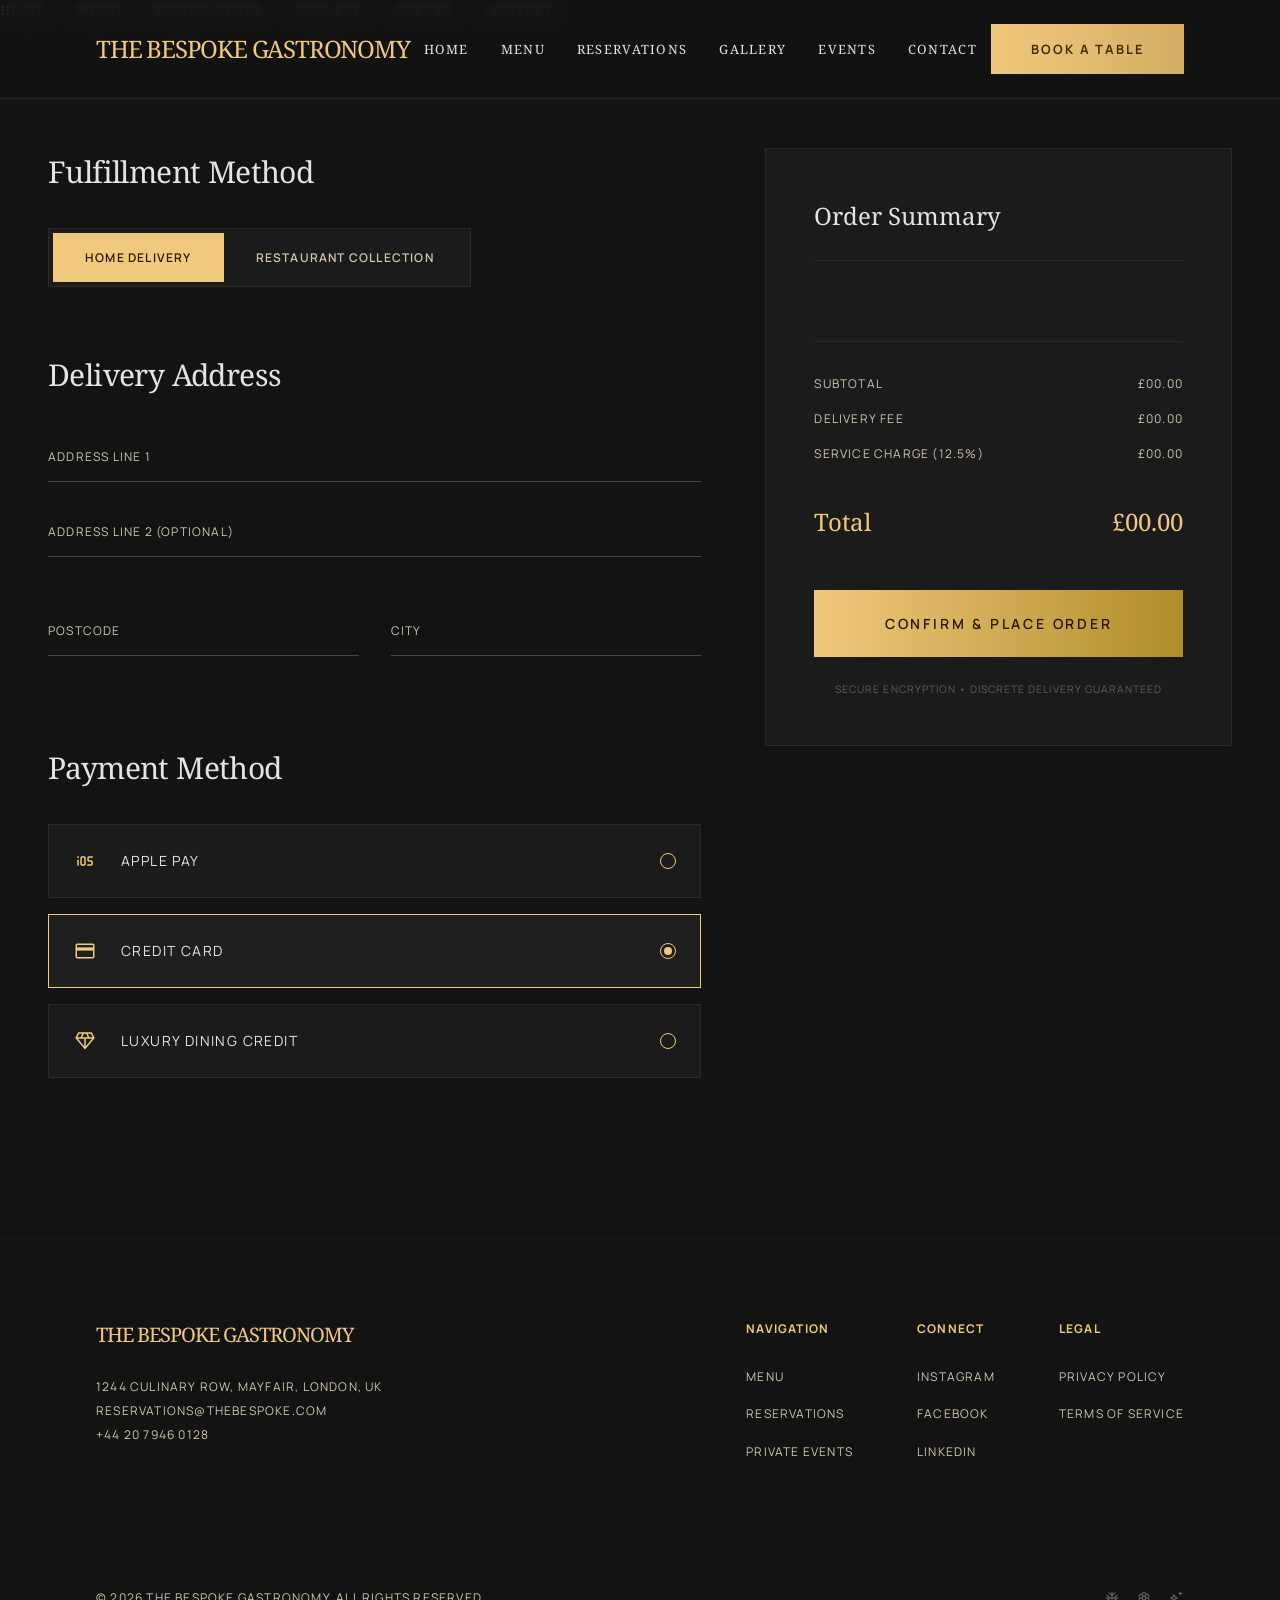
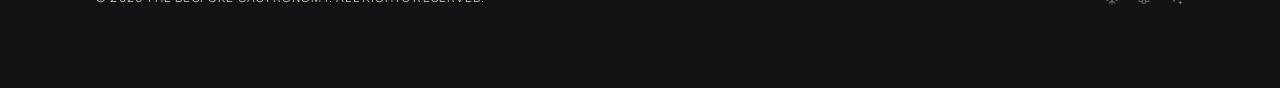
==== checkout.html @ 1e5a596f "Fix header tag formatting in checkout.html" ====
<!DOCTYPE html>

<html lang="en">

<head>
    <meta charset="utf-8" />
    <meta content="width=device-width, initial-scale=1.0" name="viewport" />
    <title>Checkout | The Bespoke Gastronomy</title>
    <link
        href="https://fonts.googleapis.com/css2?family=Noto+Serif:wght@400;700&amp;family=Manrope:wght@300;400;500;600&amp;display=swap"
        rel="stylesheet" />
    <link
        href="https://fonts.googleapis.com/css2?family=Material+Symbols+Outlined:wght,FILL@100..700,0..1&amp;display=swap"
        rel="stylesheet" />

<link rel="stylesheet" href="css/checkout.css">
<link rel="stylesheet" href="css/style.css">

</head>



<body>
    <header class="site-header">
        <div class="logo">The Bespoke Gastronomy</div>
        <nav class="nav-links">
            <a  href="index.html">Home</a>
            <a href="menu.html">Menu</a>
            <a href="reservation.html">Reservations</a>
            <a href="gallery.html">Gallery</a>
            <a  href="events.html">Events</a>
            <a href="contact.html">Contact</a>
        </nav>
        <button class="btn-gold">Book a Table</button>
    </header>


 
      
        <nav class="nav-links">
            <a  href="index.html">Home</a>
            <a href="menu.html">Menu</a>
            <a href="reservation.html">Reservations</a>
            <a href="gallery.html">Gallery</a>
            <a  href="events.html">Events</a>
            <a href="contact.html">Contact</a>
        </nav>
        
    </header>


    
    <main>
        <div class="left-col">
            <section>
                <h2 class="section-title">Fulfillment Method</h2>
                <div class="toggle-group" id="fulfillment-toggle">
                    <button class="toggle-btn active" data-method="delivery">Home Delivery</button>
                    <button class="toggle-btn" data-method="collection">Restaurant Collection</button>
                </div>
                <input id="fulfillment-method" name="fulfillment_method" type="hidden" value="delivery" />
            </section>
            <section class="collapsible-content" id="delivery-section">
                <h2 class="section-title">Delivery Address</h2>
                <div class="input-group">
                    <input id="addr1" placeholder=" " type="text" />
                    <label for="addr1">Address Line 1</label>
                    <span class="error-msg" id="addr1-error"></span> 
                </div>
                <div class="input-group">
                    <input id="addr2" placeholder=" " type="text" />
                    <label for="addr2">Address Line 2 (Optional)</label>
                </div>
                <div class="form-grid">
                    <div class="input-group">
                        <input id="postcode" placeholder=" " type="text" />
                        <label for="postcode">Postcode</label>
                         <span class="error-msg" id="postcode-error"></span> 
                    </div>
                    <div class="input-group">
                        <input id="city" placeholder=" " type="text" />
                        <label for="city">City</label>
                         <span class="error-msg" id="city-error"></span> 
                    </div>
                </div>
            </section>
            <section class="collapsible-content hidden" id="collection-section">
                <h2 class="section-title">Collection Point</h2>
                <div class="collection-info">
                    <h4>Mayfair Flagship</h4>
                    <p>12 Bruton Place, London, W1J 6LT</p>
                    <p style="margin-top: 1rem;">Collection available 12:00 PM — 10:00 PM. Please present your digital
                        receipt upon arrival.</p>
                </div>
            </section>
            <section>
                <h2 class="section-title">Payment Method</h2>
                <div class="payment-list" id="payment-selector">
                    <div class="payment-option" data-value="apple_pay">
                        <div class="payment-info">
                            <span class="material-symbols-outlined">ios</span>
                            <span class="method-name">Apple Pay</span>
                        </div>
                        <div class="radio-custom"></div>
                    </div>
                    <div class="payment-option selected" data-value="credit_card">
                        <div class="payment-info">
                            <span class="material-symbols-outlined">credit_card</span>
                            <span class="method-name">Credit Card</span>
                        </div>
                        <div class="radio-custom"></div>
                    </div>
                    <div class="payment-option" data-value="luxury_credit">
                        <div class="payment-info">
                            <span class="material-symbols-outlined">diamond</span>
                            <span class="method-name">Luxury Dining Credit</span>
                        </div>
                        <div class="radio-custom"></div>
                    </div>
                </div>
                <input id="selected-payment" name="payment_method" type="hidden" value="credit_card" />
            </section>
        </div>
        <aside>
            <div class="order-summary">
                <h3 class="summary-title">Order Summary</h3>
                <div class="cart-items">
                    <!-- <div class="cart-item">
                        <div class="item-details">
                            <p>Wagyu Beef Tartare</p>
                            <span>Qty: 1</span>
                        </div>
                        <span class="item-price">£42.00</span>
                    </div> -->
                    <!-- <div class="cart-item">
                        <div class="item-details">
                            <p>Lobster Bisque</p>
                            <span>Qty: 2</span>
                        </div>
                        <span class="item-price">£56.00</span>
                    </div> -->
                    <div class="cart-item">
                        <div class="item-details">
                            <p>2018 Vintage Bordeaux</p>
                            <span>Qty: 1</span>
                        </div>
                        <span class="item-price">£185.00</span>
                    </div>
                </div>
                <div class="summary-totals">
                    <div class="total-row">
                        <span>Subtotal</span>
                        <span class="subTotal-text-span">£00.00</span>
                    </div>
                    <div class="total-row" id="delivery-fee-row">
                        <span>Delivery Fee</span>
                        <span class="delivery-text-span" >£00.00</span>
                    </div>
                    <div class="total-row">
                        <span>Service Charge (12.5%)</span>
                        <span class="service-text-span">£00.00</span>
                    </div>
                    <div class="total-row grand-total">
                        <span>Total</span>
                        <span id="grand-total-amount">£00.00</span>
                    </div>
                </div>
                <button class="checkout-btn">Confirm &amp; Place Order</button>
                <p class="security-note">Secure Encryption • Discrete Delivery Guaranteed</p>
            </div>
        </aside>
    </main>
   <footer class="site-footer">
        <div class="footer-info">
            <div class="footer-logo">The Bespoke Gastronomy</div>
            <address>
                1244 Culinary Row, Mayfair, London, UK<br />
                reservations@thebespoke.com<br />
                +44 20 7946 0128
            </address>
        </div>
        <div class="footer-nav-group">
            <div class="nav-col">
                <h4>Navigation</h4>
                <ul>
                    <li><a href="#">Menu</a></li>
                    <li><a href="#">Reservations</a></li>
                    <li><a href="#">Private Events</a></li>
                </ul>
            </div>
            <div class="nav-col">
                <h4>Connect</h4>
                <ul>
                    <li><a href="#">Instagram</a></li>
                    <li><a href="#">Facebook</a></li>
                    <li><a href="#">LinkedIn</a></li>
                </ul>
            </div>
            <div class="nav-col">
                <h4>Legal</h4>
                <ul>
                    <li><a href="#">Privacy Policy</a></li>
                    <li><a href="#">Terms of Service</a></li>
                </ul>
            </div>
        </div>
        <div class="footer-copyright">
            <div>© 2026 The Bespoke Gastronomy. All rights reserved.</div>
            <div class="footer-icons">
                <span class="material-symbols-outlined">ac_unit</span>
                <span class="material-symbols-outlined">filter_vintage</span>
                <span class="material-symbols-outlined">auto_awesome</span>
            </div>
        </div>
    </footer>
    <script src="JS/checkout.js"></script>
    <script>document.addEventListener('DOMContentLoaded', () => {
            // Fulfillment Toggle Logic
            const toggleButtons = document.querySelectorAll('#fulfillment-toggle .toggle-btn');
            const deliverySection = document.getElementById('delivery-section');
            const collectionSection = document.getElementById('collection-section');
            const fulfillmentInput = document.getElementById('fulfillment-method');
            const deliveryFeeRow = document.getElementById('delivery-fee-row');
            const grandTotalSpan = document.getElementById('grand-total-amount');

            toggleButtons.forEach(btn => {
                btn.addEventListener('click', () => {
                    const method = btn.getAttribute('data-method');

                    // Update buttons
                    toggleButtons.forEach(b => b.classList.remove('active'));
                    btn.classList.add('active');

                    // Update hidden input
                    fulfillmentInput.value = method;
renderOrderSummary()
                    // Toggle visibility
                    if (method === 'delivery') {
                        deliverySection.classList.remove('hidden');
                        collectionSection.classList.add('hidden');
                        deliveryFeeRow.style.display = 'flex';
                        // grandTotalSpan.textContent = '£333.38';
                    } else {
                        deliverySection.classList.add('hidden');
                        collectionSection.classList.remove('hidden');
                        deliveryFeeRow.style.display = 'none';
                        // grandTotalSpan.textContent = '£318.38'; 
                     renderOrderSummary()   
                    }
                });
            });

            // Payment Selection Logic
            const paymentOptions = document.querySelectorAll('.payment-option');
            const paymentInput = document.getElementById('selected-payment');

            paymentOptions.forEach(option => {
                option.addEventListener('click', () => {
                    // Update visual state
                    paymentOptions.forEach(opt => opt.classList.remove('selected'));
                    option.classList.add('selected');

                    // Update hidden input
                    const value = option.getAttribute('data-value');
                    paymentInput.value = value;
                });
            });

            // Checkout Logic - Updated to ensure orderTime is set



        });</script>
</body>

</html>
---- css/checkout.css ----
:root {
       --primary: #f1c97d;
       --on-primary: #261900;
       --background: #131313;
       --surface: #1c1b1b;
       --surface-container: #201f1f;
       --outline: #4d4635;
       --text-main: #e5e2e1;
       --text-muted: #d0c5af;
       --font-headline: 'Noto Serif', serif;
       --font-body: 'Manrope', sans-serif;
   }

   * {
       box-sizing: border-box;
       margin: 0;
       padding: 0;
   }

   body {
       background-color: var(--background);
       color: var(--text-main);
       font-family: var(--font-body);
       line-height: 1.6;
       -webkit-font-smoothing: antialiased;
   }

   /* Navigation */
   .navbar {
       position: fixed;
       top: 0;
       width: 100%;
       z-index: 100;
       background: rgba(10, 10, 10, 0.8);
       backdrop-filter: blur(20px);
       display: flex;
       justify-content: space-between;
       align-items: center;
       padding: 1.5rem 3rem;
       border-bottom: 1px solid rgba(212, 175, 55, 0.1);
   }

   .logo {
       font-family: var(--font-headline);
       font-size: 1.5rem;
       text-transform: uppercase;
       letter-spacing: 0.2em;
       color: var(--primary);
       text-decoration: none;
   }

   .nav-links {
       display: flex;
       gap: 3rem;
   }

   .nav-links a {
       color: #888;
       text-decoration: none;
       font-size: 0.875rem;
       transition: color 0.3s ease;
   }

   .nav-links a:hover {
       color: var(--text-main);
   }

   .nav-actions {
       display: flex;
       gap: 2rem;
   }

   .nav-icon-btn {
       background: none;
       border: none;
       color: var(--primary);
       cursor: pointer;
       padding: 0.5rem;
       transition: background 0.3s ease;
   }

   /* Main Layout */
   main {
       padding: 8rem 3rem 6rem;
       max-width: 1440px;
       margin: 0 auto;
       display: grid;
       grid-template-columns: 1.4fr 1fr;
       gap: 4rem;
   }

   @media (max-width: 1024px) {
       main {
           grid-template-columns: 1fr;
       }
   }

   section {
       margin-bottom: 4rem;
   }

   .section-title {
       font-family: var(--font-headline);
       font-size: 1.875rem;
       margin-bottom: 2rem;
       letter-spacing: -0.02em;
   }

   /* Toggle Button */
   .toggle-group {
       display: flex;
       background: var(--surface);
       padding: 4px;
       width: fit-content;
       border: 1px solid rgba(212, 175, 55, 0.1);
   }

   .toggle-btn {
       padding: 1rem 2rem;
       border: none;
       background: transparent;
       color: var(--text-muted);
       font-size: 0.75rem;
       font-weight: 600;
       text-transform: uppercase;
       letter-spacing: 0.1em;
       cursor: pointer;
       transition: all 0.3s ease;
   }

   .toggle-btn.active {
       background: var(--primary);
       color: var(--on-primary);
   }

   /* Content Transitions */
   .collapsible-content {
       overflow: hidden;
       max-height: 2000px;
       opacity: 1;
       transition: max-height 0.6s cubic-bezier(0, 1, 0, 1), opacity 0.4s ease;
   }

   .collapsible-content.hidden {
       max-height: 0;
       opacity: 0;
       margin-bottom: 0;
       pointer-events: none;
   }

   /* Form Controls */
   .form-grid {
       display: grid;
       grid-template-columns: 1fr 1fr;
       gap: 2rem;
   }

   .input-group {
       position: relative;
       margin-top: 1.5rem;
       margin-bottom: 1.5rem;
   }

   .input-group input {
       width: 100%;
       background: transparent;
       border: none;
       border-bottom: 1px solid var(--outline);
       padding: 1rem 0;
       color: var(--text-main);
       font-size: 1rem;
       transition: border-color 0.3s ease;
   }

   .input-group input:focus {
       outline: none;
       border-bottom-color: var(--primary);
   }

   .input-group label {
       position: absolute;
       top: 1rem;
       left: 0;
       color: var(--text-muted);
       text-transform: uppercase;
       font-size: 0.75rem;
       letter-spacing: 0.1em;
       pointer-events: none;
       transition: all 0.3s ease;
   }

   .input-group input:focus+label,
   .input-group input:not(:placeholder-shown)+label {
       top: -1rem;
       font-size: 0.65rem;
       color: var(--primary);
   }

   /* Collection Info */
   .collection-info {
       background: var(--surface);
       padding: 2rem;
       border-left: 3px solid var(--primary);
   }

   .collection-info h4 {
       font-family: var(--font-headline);
       color: var(--primary);
       margin-bottom: 0.5rem;
   }

   .collection-info p {
       font-size: 0.875rem;
       color: var(--text-muted);
   }

   /* Payment Methods */
   .payment-list {
       display: flex;
       flex-direction: column;
       gap: 1rem;
   }

   .payment-option {
       display: flex;
       align-items: center;
       justify-content: space-between;
       background: var(--surface);
       padding: 1.5rem;
       border: 1px solid rgba(212, 175, 55, 0.1);
       cursor: pointer;
       transition: all 0.3s ease;
   }

   .payment-option:hover {
       border-color: rgba(212, 175, 55, 0.4);
   }

   .payment-option.selected {
       background: var(--surface-container);
       border-color: var(--primary);
   }

   .payment-info {
       display: flex;
       align-items: center;
       gap: 1.5rem;
       pointer-events: none;
   }

   .payment-info span.material-symbols-outlined {
       color: var(--primary);
   }

   .payment-info .method-name {
       text-transform: uppercase;
       font-size: 0.875rem;
       letter-spacing: 0.1em;
   }

   .radio-custom {
       width: 1rem;
       height: 1rem;
       border: 1px solid var(--primary);
       border-radius: 50%;
       display: flex;
       align-items: center;
       justify-content: center;
       pointer-events: none;
   }

   .radio-custom::after {
       content: '';
       width: 0.5rem;
       height: 0.5rem;
       background: var(--primary);
       border-radius: 50%;
       opacity: 0;
       transition: opacity 0.3s ease;
   }

   .payment-option.selected .radio-custom::after {
       opacity: 1;
   }

   /* Sidebar Summary */
   .order-summary {
       background: var(--surface);
       padding: 3rem;
       position: sticky;
       top: 8rem;
       border: 1px solid rgba(212, 175, 55, 0.1);
       height: fit-content;
   }

   .summary-title {
       font-family: var(--font-headline);
       font-size: 1.5rem;
       margin-bottom: 2.5rem;
       padding-bottom: 1.5rem;
       border-bottom: 1px solid rgba(212, 175, 55, 0.1);
   }

   .cart-items {
       display: flex;
       flex-direction: column;
       gap: 2rem;
       margin-bottom: 2.5rem;
   }

   .cart-item {
       display: flex;
       justify-content: space-between;
       align-items: flex-start;
   }

   .item-details p {
       font-family: var(--font-headline);
       font-size: 1.125rem;
   }

   .item-details span {
       font-size: 0.65rem;
       text-transform: uppercase;
       letter-spacing: 0.1em;
       color: var(--text-muted);
   }

   .item-price {
       color: var(--primary);
       font-weight: 500;
   }

   .summary-totals {
       padding-top: 2rem;
       border-top: 1px solid rgba(212, 175, 55, 0.1);
       display: flex;
       flex-direction: column;
       gap: 1rem;
   }

   .total-row {
       display: flex;
       justify-content: space-between;
       font-size: 0.75rem;
       text-transform: uppercase;
       letter-spacing: 0.1em;
       color: var(--text-muted);
   }

   .total-row.grand-total {
       margin-top: 1.5rem;
       font-family: var(--font-headline);
       font-size: 1.5rem;
       color: var(--primary);
       text-transform: none;
       letter-spacing: 0;
   }

   .checkout-btn {
       width: 100%;
       margin-top: 3rem;
       padding: 1.5rem;
       background: linear-gradient(to right, #f1c97d, #b08d2b);
       border: none;
       color: var(--on-primary);
       text-transform: uppercase;
       letter-spacing: 0.2em;
       font-size: 0.875rem;
       font-weight: 600;
       cursor: pointer;
       transition: opacity 0.3s ease;
   }

   .checkout-btn:hover {
       opacity: 0.9;
   }

   .security-note {
       text-align: center;
       font-size: 0.65rem;
       text-transform: uppercase;
       letter-spacing: 0.1em;
       margin-top: 1.5rem;
       color: rgba(208, 197, 175, 0.4);
   }

   /* Footer */
   footer {
       background: #0a0a0a;
       padding: 5rem 3rem;
       border-top: 1px solid rgba(212, 175, 55, 0.05);
   }

   .footer-content {
       max-width: 1440px;
       margin: 0 auto;
       display: flex;
       justify-content: space-between;
       align-items: center;
   }

   .footer-logo {
       font-family: var(--font-headline);
       color: var(--primary);
       text-transform: uppercase;
       letter-spacing: -0.05em;
       font-size: 1.25rem;
   }

   .footer-links {
       display: flex;
       gap: 2rem;
   }

   .footer-links a {
       color: #555;
       text-decoration: underline;
       text-decoration-color: rgba(212, 175, 55, 0.2);
       text-underline-offset: 8px;
       font-size: 0.65rem;
       text-transform: uppercase;
       letter-spacing: 0.1em;
       transition: color 0.3s ease;
   }

   .footer-links a:hover {
       color: var(--text-main);
   }

   .copyright {
       color: #555;
       font-size: 0.65rem;
       text-transform: uppercase;
       letter-spacing: 0.1em;
   }

   @media (max-width: 768px) {
       .navbar {
           padding: 1.5rem;
       }

       .nav-links {
           display: none;
       }

       main {
           padding: 8rem 1.5rem 4rem;
       }

       .form-grid {
           grid-template-columns: 1fr;
       }

       .footer-content {
           flex-direction: column;
           gap: 2rem;
           text-align: center;
       }

       .footer-links {
           flex-wrap: wrap;
           justify-content: center;
       }
   }

   .material-symbols-outlined {
       font-variation-settings: 'FILL' 0, 'wght' 300, 'GRAD' 0, 'opsz' 24;
   }
---- css/style.css ----
* {
            margin: 0;
            padding: 0;
            box-sizing: border-box;
        }
        /* Base Reset & Variables */
        :root {
            --color-bg: #131313;
            --color-surface: #201f1f;
            --color-surface-high: #353534;
            --color-primary: #f1c97d;
            /* Matches the gold in the screenshot */
            --color-primary-dark: #d4ad65;
            --color-text: #e5e2e1;
            --color-text-muted: #d0c5af;
            --font-headline: 'Noto Serif', serif;
            --font-body: 'Manrope', sans-serif;
            --transition: all 0.3s ease;
        }

    

        body {
            background-color: var(--color-bg);
            color: var(--color-text);
            font-family: var(--font-body);
            line-height: 1.6;
            overflow-x: hidden;
        }

        h1,
        h2,
        h3,
        h4 {
            font-family: var(--font-headline);
            font-weight: 400;
        }

        a {
            text-decoration: none;
            color: inherit;
            transition: var(--transition);
        }

        ul {
            list-style: none;
        }

        button {
            cursor: pointer;
            border: none;
            background: none;
            font-family: var(--font-body);
            transition: var(--transition);
        }

        /* Layout Helpers */
        .container-padding {
            padding-left: 6rem;
            padding-right: 6rem;
        }

        @media (max-width: 768px) {
            .container-padding {
                padding-left: 1.5rem;
                padding-right: 1.5rem;
            }
        }

        /* Components */
        .btn-gold {
            background: linear-gradient(to right, var(--color-primary), var(--color-primary-dark));
            color: #412d00;
            font-weight: 700;
            text-transform: uppercase;
            letter-spacing: 0.15em;
            padding: 1rem 2.5rem;
            font-size: 0.8rem;
        }

        .btn-gold:hover {
            opacity: 0.9;
            transform: translateY(-2px);
        }

        .btn-outline {
            border: 1px solid rgba(241, 201, 125, 0.4);
            color: var(--color-primary);
            font-weight: 700;
            text-transform: uppercase;
            letter-spacing: 0.15em;
            padding: 1rem 2.5rem;
            font-size: 0.8rem;
        }

        .btn-outline:hover {
            background: rgba(241, 201, 125, 0.1);
        }

        .section-tag {
            display: block;
            color: var(--color-primary);
            text-transform: uppercase;
            letter-spacing: 0.3em;
            font-size: 0.7rem;
            margin-bottom: 1rem;
        }

        /* Header - Fixed to Top */
        .site-header {
            position: fixed;
            top: 0;
            left: 0;
            width: 100%;
            display: flex;
            justify-content: space-between;
            align-items: center;
            padding: 1.5rem 6rem;
            background: rgba(19, 19, 19, 0.85);
            /* Slightly darker for better visibility */
            backdrop-filter: blur(10px);
            z-index: 1000;
            border-bottom: 1px solid rgba(241, 201, 125, 0.1);
        }

        .logo {
            font-family: var(--font-headline);
            font-size: 1.5rem;
            color: var(--color-primary);
            letter-spacing: -0.05em;
        }

        .nav-links {
            display: flex;
            gap: 2rem;
        }

        .nav-links a {
            font-family: var(--font-headline);
            text-transform: uppercase;
              font-size: 0.80rem;
            letter-spacing: 0.1em;
            color: var(--color-text);
        }

        .nav-links a:hover,
        .nav-links a.active {
            color: var(--color-primary);
        }

        .nav-links a.active {
            border-bottom: 2px solid var(--color-primary);
            padding-bottom: 4px;
        }

        @media (max-width: 1024px) {
            .nav-links {
                display: none;
            }

            .site-header {
                padding: 1.25rem 1.5rem;
            }
        }

        /* Hero Section */
        .hero {
            height: 100vh;
            position: relative;
            display: flex;
            align-items: center;
            justify-content: center;
            text-align: center;
            overflow: hidden;
            /* No extra padding needed as the header is overlaying the hero content visually */
        }

        .hero-bg {
            position: absolute;
            top: 0;
            left: 0;
            width: 100%;
            height: 100%;
            z-index: -1;
        }

        .hero-bg img {
            width: 100%;
            height: 100%;
            object-fit: cover;
            filter: brightness(0.5);
        }

        .hero-content {
            max-width: 900px;
            padding: 0 1.5rem;
            margin-top: 4rem;
            /* Adjusted for fixed header spacing */
        }

        .hero-title {
            font-size: clamp(2rem, 7vw, 4rem);
            line-height: 1.1;
            margin-bottom: 3rem;
        }

        .hero-title span.italic {
            font-style: italic;
            font-weight: 300;
        }

        .hero-actions {
            display: flex;
            gap: 1.5rem;
            justify-content: center;
        }

        .scroll-indicator {
            position: absolute;
            bottom: 6rem;
            left: 50%;
            transform: translateX(-50%);
            animation: bounce 2s infinite;
            opacity: 0.5;
        }

        @keyframes bounce {
            0%,
            20%,
            50%,
            80%,
            100% {
                transform: translateY(0) translateX(-50%);
            }

            40% {
                transform: translateY(-10px) translateX(-50%);
            }

            60% {
                transform: translateY(-5px) translateX(-50%);
            }
        }
.hero-title {
    animation: fadeUp 1.2s ease forwards;
}

@keyframes fadeUp {
    from {
        opacity: 0;
        transform: translateY(30px);
    }
    to {
        opacity: 1;
        transform: translateY(0);
    }
}



        /* Story Section */
        .story-section {
            padding-top: 8rem;
            padding-bottom: 8rem;
            display: grid;
            grid-template-columns: 1fr 1.2fr;
            gap: 5rem;
            align-items: center;
            background: var(--color-bg);
        }

        .story-text h2 {
            font-size: clamp(2.5rem, 5vw, 4rem);
            margin-bottom: 2.5rem;
        }

        .story-text p {
            font-size: 1.1rem;
            color: var(--color-text-muted);
            margin-bottom: 2rem;
            font-weight: 300;
        }

        .manifesto-link {
            display: inline-block;
            font-weight: 700;
            text-transform: uppercase;
            letter-spacing: 0.2em;
            color: var(--color-primary);
            font-size: 0.8rem;
            border-bottom: 2px solid var(--color-primary);
            padding-bottom: 4px;
            margin-top: 1.5rem;
        }

        .story-image-container {
            position: relative;
        }

        .story-image-frame {
            background-color: var(--color-surface-high);
            padding: 1rem;
            transform: translate(3rem, 3rem);
            display: inline-block;
        }

        .story-image-frame img {
            max-width: 100%;
            filter: grayscale(0.5);
            transition: filter 0.7s ease;
        }

        .story-image-frame:hover img {
            filter: grayscale(0);
        }

        @media (max-width: 1024px) {
            .story-section {
                grid-template-columns: 1fr;
                gap: 3rem;
            }

            .story-image-frame {
                transform: none;
                width: 100%;
            }
        }

        /* Menu Section */
        .menu-section {
            padding: 8rem 6rem;
            background-color: #1c1b1b;
        }

        .menu-header {
            display: flex;
            justify-content: space-between;
            align-items: flex-end;
            margin-bottom: 5rem;
        }

        .menu-header h2 {
            font-size: clamp(2.5rem, 5vw, 3.5rem);
        }

        .menu-header .subtitle {
            font-style: italic;
            color: var(--color-text-muted);
            max-width: 300px;
            text-align: right;
            font-weight: 300;
        }

        .menu-grid {
            display: grid;
            grid-template-columns: repeat(3, 1fr);
            gap: 3rem;
        }

        .menu-item {
            display: flex;
            flex-direction: column;
        }

        .menu-item.stagger {
            margin-top: 6rem;
        }

        .item-image {
            aspect-ratio: 4/5;
            overflow: hidden;
            background-color: var(--color-surface);
            margin-bottom: 2rem;
        }

        .item-image img {
            width: 100%;
            height: 100%;
            object-fit: cover;
            transition: transform 0.7s ease;
        }

        .menu-item:hover .item-image img {
            transform: scale(1.05);
        }

        .item-info {
            display: flex;
            justify-content: space-between;
            align-items: flex-start;
            border-bottom: 1px solid rgba(77, 70, 53, 0.2);
            padding-bottom: 1rem;
            margin-bottom: 1rem;
        }

        .item-info h3 {
            font-size: 1.5rem;
        }

        .item-price {
            color: var(--color-primary);
            font-weight: 700;
        }

        .item-desc {
            color: var(--color-text-muted);
            font-weight: 300;
            font-size: 0.95rem;
        }

        @media (max-width: 768px) {
            .menu-grid {
                grid-template-columns: 1fr;
            }

            .menu-item.stagger {
                margin-top: 0;
            }

            .menu-header {
                flex-direction: column;
                align-items: flex-start;
                gap: 1rem;
            }

            .menu-header .subtitle {
                text-align: left;
            }

            .menu-section {
                padding: 4rem 1.5rem;
            }
        }

        /* Atmosphere Section */
        .atmosphere-section {
            padding: 8rem 6rem;
            display: grid;
            grid-template-columns: 1.2fr 1fr;
            gap: 6rem;
            align-items: center;
        }

        .atmosphere-gallery {
            display: flex;
            gap: 1rem;
        }

        .gallery-item {
            flex: 1;
        }

        .gallery-item:first-child {
            margin-top: 3rem;
        }

        .gallery-item img {
            width: 100%;
            height: 500px;
            object-fit: cover;
        }

        .atmosphere-content h2 {
            font-size: clamp(2.5rem, 5vw, 4.5rem);
            line-height: 1.1;
            margin-bottom: 2rem;
        }

        .atmosphere-content p {
            font-size: 1.25rem;
            color: var(--color-text-muted);
            font-weight: 300;
            margin-bottom: 3rem;
        }

        @media (max-width: 1024px) {
            .atmosphere-section {
                grid-template-columns: 1fr;
                padding: 4rem 1.5rem;
            }

            .gallery-item img {
                height: 350px;
            }
        }

        /* CTA Section */
        .cta-section {
            padding: 12rem 1.5rem;
            text-align: center;
            position: relative;
        }

        .cta-box {
            position: absolute;
            inset: 0;
            display: flex;
            justify-content: center;
            align-items: center;
            z-index: -1;
        }

        .cta-inner-border {
            width: 80%;
            height: 80%;
            border: 1px solid rgba(77, 70, 53, 0.15);
            background-color: #1c1b1b;
        }

        .cta-title {
            font-size: clamp(2.5rem, 6vw, 4.5rem);
            margin-bottom: 3rem;
            max-width: 1000px;
            margin-left: auto;
            margin-right: auto;
        }

        .btn-gold btn-cta {
            padding: 1.5rem 4rem;
            font-size: 1rem;
            letter-spacing: 0.2em;
            box-shadow: 0 20px 40px rgba(0, 0, 0, 0.4);
        }

        .stats-grid {
            display: flex;
            justify-content: center;
            gap: 3rem;
            margin-top: 5rem;
        }

        .stat-item {
            text-align: center;
        }

        .stat-item.divider {
            border-left: 1px solid rgba(77, 70, 53, 0.3);
            border-right: 1px solid rgba(77, 70, 53, 0.3);
            padding: 0 3rem;
        }

        .stat-value {
            display: block;
            color: var(--color-primary);
            font-size: 1.5rem;
            font-weight: 700;
        }

        .stat-label {
            font-size: 0.6rem;
            text-transform: uppercase;
            letter-spacing: 0.15em;
            color: var(--color-text-muted);
        }

        @media (max-width: 768px) {
            .stats-grid {
                flex-direction: column;
                gap: 2rem;
            }

            .stat-item.divider {
                border: none;
                padding: 0;
            }
        }

        /* Footer */
        .site-footer {
            padding: 5rem 6rem;
            background: var(--color-bg);
            border-top: 1px solid rgba(77, 70, 53, 0.15);
            display: flex;
            flex-wrap: wrap;
            justify-content: space-between;
            gap: 4rem;
        }

        .footer-info .footer-logo {
            font-family: var(--font-headline);
            color: var(--color-primary);
            font-size: 1.25rem;
            margin-bottom: 1.5rem;
        }

        .footer-info address {
            font-style: normal;
            font-size: 0.75rem;
            text-transform: uppercase;
            letter-spacing: 0.1em;
            color: var(--color-text-muted);
            line-height: 2;
        }

        .footer-nav-group {
            display: flex;
            gap: 4rem;
        }

        .nav-col h4 {
            font-family: var(--font-body);
            font-weight: 700;
            color: var(--color-primary);
            font-size: 0.75rem;
            text-transform: uppercase;
            letter-spacing: 0.1em;
            margin-bottom: 1.5rem;
        }

        .nav-col ul li {
            margin-bottom: 0.75rem;
        }

        .nav-col ul li a {
            font-size: 0.75rem;
            text-transform: uppercase;
            letter-spacing: 0.1em;
            color: var(--color-text-muted);
            border-bottom: 1px solid transparent;
        }

        .nav-col ul li a:hover {
            color: var(--color-primary);
            border-bottom-color: var(--color-primary);
        }

        .footer-copyright {
            width: 100%;
            display: flex;
            justify-content: space-between;
            align-items: center;
            padding-top: 3rem;
            border-top: 1px solid rgba(77, 70, 53, 0.05);
            font-size: 0.75rem;
            color: var(--color-text-muted);
            text-transform: uppercase;
            letter-spacing: 0.1em;
        }

        .footer-icons {
            display: flex;
            gap: 1rem;
            opacity: 0.5;
        }

        .footer-icons .material-symbols-outlined {
            font-size: 1rem;
        }

        @media (max-width: 1024px) {
            .site-footer {
                padding: 3rem 1.5rem;
            }

            .footer-nav-group {
                flex-wrap: wrap;
                gap: 2rem;
            }

            .footer-copyright {
                flex-direction: column;
                gap: 1rem;
                text-align: center;
            }
        }




        body {
            background-color: var(--color-bg);
            color: var(--color-text);
            font-family: var(--font-body);
            line-height: 1.6;
            overflow-x: hidden;
        }

        body.menu-open {
            overflow: hidden;
        }

        h1,
        h2,
        h3,
        h4 {
            font-family: var(--font-headline);
            font-weight: 400;
        }

        a {
            text-decoration: none;
            color: inherit;
            transition: var(--transition);
        }

        ul {
            list-style: none;
        }

        button {
            cursor: pointer;
            border: none;
            background: none;
            font-family: var(--font-body);
            transition: var(--transition);
        }

        /* Layout Helpers */
        .container-padding {
            padding-left: 6rem;
            padding-right: 6rem;
        }

        @media (max-width: 768px) {
            .container-padding {
                padding-left: 1.5rem;
                padding-right: 1.5rem;
            }
        }

        /* Components */
        .btn-gold {
            background: linear-gradient(to right, var(--color-primary), var(--color-primary-dark));
            color: #412d00;
            font-weight: 700;
            text-transform: uppercase;
            letter-spacing: 0.15em;
            padding: 1rem 2.5rem;
            font-size: 0.8rem;
        }

        .btn-gold:hover {
            opacity: 0.9;
            transform: translateY(-2px);
        }

        .btn-outline {
            border: 1px solid rgba(241, 201, 125, 0.4);
            color: var(--color-primary);
            font-weight: 700;
            text-transform: uppercase;
            letter-spacing: 0.15em;
            padding: 1rem 2.5rem;
            font-size: 0.8rem;
        }

        .btn-outline:hover {
            background: rgba(241, 201, 125, 0.1);
        }

        .section-tag {
            display: block;
            color: var(--color-primary);
            text-transform: uppercase;
            letter-spacing: 0.3em;
            font-size: 0.7rem;
            margin-bottom: 1rem;
        }

        /* Header - Fixed to Top */
        .site-header {
            position: fixed;
            top: 0;
            left: 0;
            width: 100%;
            display: flex;
            justify-content: space-between;
            align-items: center;
            padding: 1.5rem 6rem;
            background: rgba(19, 19, 19, 0.85);
            backdrop-filter: blur(10px);
            z-index: 1000;
            border-bottom: 1px solid rgba(241, 201, 125, 0.1);
        }

        .logo {
            font-family: var(--font-headline);
            font-size: 1.5rem;
            color: var(--color-primary);
            letter-spacing: -0.05em;
            z-index: 1100;
        }

        .nav-links {
            display: flex;
            gap: 2rem;
        }

        .nav-links a {
            font-family: var(--font-headline);
            text-transform: uppercase;
            font-size: 0.80rem;
            letter-spacing: 0.1em;
            color: var(--color-text);
        }

        .nav-links a:hover,
        .nav-links a.active {
            color: var(--color-primary);
        }

        .nav-links a.active {
            border-bottom: 2px solid var(--color-primary);
            padding-bottom: 4px;
        }

        /* Mobile Menu Toggle */
        .mobile-toggle {
            display: none;
            flex-direction: column;
            gap: 6px;
            z-index: 1100;
            cursor: pointer;
        }

        .mobile-toggle span {
            display: block;
            width: 24px;
            height: 1px;
            background-color: var(--color-primary);
            transition: var(--transition);
        }

        /* Full-screen Overlay Mobile Menu */
        .mobile-menu-overlay {
            position: fixed;
            top: 0;
            left: 0;
            width: 100%;
            height: 100vh;
            background-color: var(--color-bg);
            z-index: 1050;
            display: flex;
            flex-direction: column;
            justify-content: center;
            align-items: center;
            opacity: 0;
            visibility: hidden;
            transition: opacity 0.4s ease, visibility 0.4s ease;
        }

        .mobile-menu-overlay.active {
            opacity: 1;
            visibility: visible;
        }

        .mobile-nav-links {
            display: flex;
            flex-direction: column;
            align-items: center;
            gap: 2.5rem;
        }

        .mobile-nav-links a {
            font-family: var(--font-headline);
            font-size: 2rem;
            color: var(--color-text);
            text-transform: capitalize;
        }

        .mobile-nav-links a:hover {
            color: var(--color-primary);
        }

        .mobile-toggle.active span:nth-child(1) {
            transform: translateY(7px) rotate(45deg);
        }

        .mobile-toggle.active span:nth-child(2) {
            opacity: 0;
        }

        .mobile-toggle.active span:nth-child(3) {
            transform: translateY(-7px) rotate(-45deg);
        }

        @media (max-width: 1124px) {
            .nav-links, .header-cta {
                display: none;
            }

            .site-header {
                padding: 1.25rem 1.5rem;
            }

            .mobile-toggle {
                display: flex;
            }
        }






        @media (max-width: 768px) {
            .container-padding {
                padding-left: 1.5rem;
                padding-right: 1.5rem;
            }
        }

        /* Components */
        .btn-gold {
            background: linear-gradient(to right, var(--color-primary), var(--color-primary-dark));
            color: #412d00;
            font-weight: 700;
            text-transform: uppercase;
            letter-spacing: 0.15em;
            padding: 1rem 2.5rem;
            font-size: 0.8rem;
        }

        .btn-gold:hover {
            opacity: 0.9;
            transform: translateY(-2px);
        }

        .btn-outline {
            border: 1px solid rgba(241, 201, 125, 0.4);
            color: var(--color-primary);
            font-weight: 700;
            text-transform: uppercase;
            letter-spacing: 0.15em;
            padding: 1rem 2.5rem;
            font-size: 0.8rem;
        }

        .btn-outline:hover {
            background: rgba(241, 201, 125, 0.1);
        }

        .section-tag {
            display: block;
            color: var(--color-primary);
            text-transform: uppercase;
            letter-spacing: 0.3em;
            font-size: 0.7rem;
            margin-bottom: 1rem;
        }

        /* Header - Fixed to Top */
        .site-header {
            position: fixed;
            top: 0;
            left: 0;
            width: 100%;
            display: flex;
            justify-content: space-between;
            align-items: center;
            padding: 1.5rem 6rem;
            background: rgba(19, 19, 19, 0.85);
            backdrop-filter: blur(10px);
            z-index: 1000;
            border-bottom: 1px solid rgba(241, 201, 125, 0.1);
        }

        .logo {
            font-family: var(--font-headline);
            font-size: 1.5rem;
            color: var(--color-primary);
            letter-spacing: -0.05em;
            z-index: 1100;
        }

        .nav-links {
            display: flex;
            gap: 2rem;
        }

        .nav-links a {
            font-family: var(--font-headline);
            text-transform: uppercase;
            font-size: 0.80rem;
            letter-spacing: 0.1em;
            color: var(--color-text);
        }

        .nav-links a:hover,
        .nav-links a.active {
            color: var(--color-primary);
        }

        .nav-links a.active {
            border-bottom: 2px solid var(--color-primary);
            padding-bottom: 4px;
        }

        /* Mobile Menu Toggle */
        .mobile-toggle {
            display: none;
            flex-direction: column;
            gap: 6px;
            z-index: 1100;
            cursor: pointer;
        }

        .mobile-toggle span {
            display: block;
            width: 24px;
            height: 1px;
            background-color: var(--color-primary);
            transition: var(--transition);
        }

        /* Full-screen Overlay Mobile Menu */
        .mobile-menu-overlay {
            position: fixed;
            top: 0;
            left: 0;
            width: 100%;
            height: 100vh;
            background-color: var(--color-bg);
            z-index: 1050;
            display: flex;
            flex-direction: column;
            justify-content: center;
            align-items: center;
            opacity: 0;
            visibility: hidden;
            transition: opacity 0.4s ease, visibility 0.4s ease;
        }

        .mobile-menu-overlay.active {
            opacity: 1;
            visibility: visible;
        }

        .mobile-nav-links {
            display: flex;
            flex-direction: column;
            align-items: center;
            gap: 2.5rem;
        }

        .mobile-nav-links a {
            font-family: var(--font-headline);
            font-size: 2rem;
            color: var(--color-text);
            text-transform: capitalize;
        }

        .mobile-nav-links a:hover {
            color: var(--color-primary);
        }

        .mobile-toggle.active span:nth-child(1) {
            transform: translateY(7px) rotate(45deg);
        }

        .mobile-toggle.active span:nth-child(2) {
            opacity: 0;
        }

        .mobile-toggle.active span:nth-child(3) {
            transform: translateY(-7px) rotate(-45deg);
        }

        @media (max-width: 1024px) {
            .nav-links, .header-cta {
                display: none;
            }

            .site-header {
                padding: 1.25rem 1.5rem;
            }

            .mobile-toggle {
                display: flex;
            }
        }



        /* 1. Header Ensure karein ke button dikhe */
.site-header {
    z-index: 2000 !important;
    position: fixed;
    display: flex;
    justify-content: space-between;
    align-items: center;
    width: 100%;
}

/* 2. Toggle Button - No absolute positioning here for main container */
.mobile-toggle {
    display: none; /* Desktop par hide */
    background: transparent;
    border: none;
    cursor: pointer;
    padding: 0;
    width: 30px;
    height: 22px;
    position: relative;
    z-index: 2100 !important;
}

/* Bars ki general styling */
.mobile-toggle span {
    display: block;
    width: 30px;
    height: 2px;
    background-color: var(--color-primary);
    position: absolute;
    left: 0;
    transition: all 0.3s ease-in-out;
}

/* Teeno lines ki alag alag position */
.mobile-toggle span:nth-child(1) { top: 0; }
.mobile-toggle span:nth-child(2) { top: 10px; }
.mobile-toggle span:nth-child(3) { top: 20px; }

/* 3. Cross (X) Shape - Jab active class lage */
.mobile-toggle.active span:nth-child(1) {
    transform: rotate(45deg);
    top: 10px; /* Bilkul center mein */
}

.mobile-toggle.active span:nth-child(2) {
    opacity: 0; /* Middle line gayab */
    transform: translateX(-10px);
}

.mobile-toggle.active span:nth-child(3) {
    transform: rotate(-45deg);
    top: 10px; /* Bilkul center mein */
}

/* 4. Media Query - Mobile Par Display */
@media (max-width: 1024px) {
    .mobile-toggle {
        display: block !important; /* Flex ki bajaye block use karein */
    }
    .nav-links, .header-cta {
        display: none !important;
    }
}
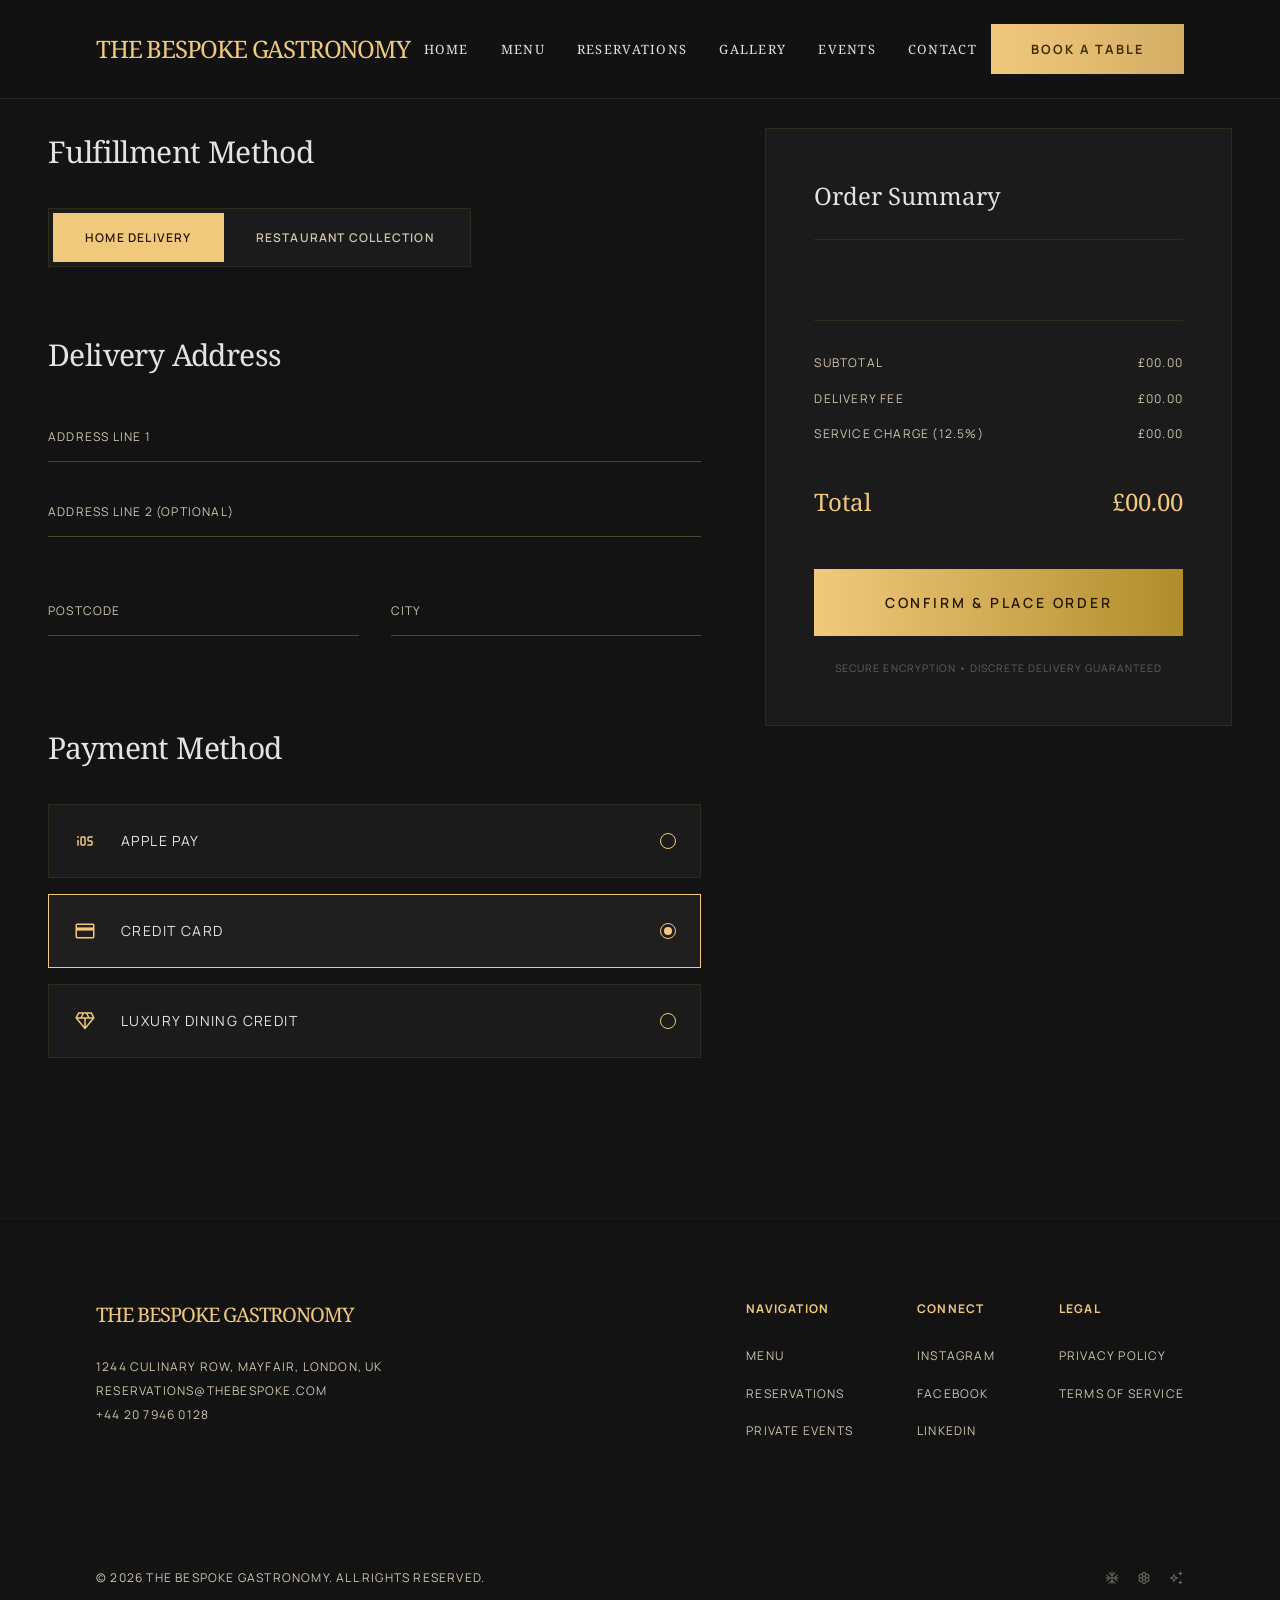
==== commit 6122d64d: "Remove navigation links from checkout.html Removed navigation links from the checkout page." ====
--- a/checkout.html
+++ b/checkout.html
@@ -33,23 +33,9 @@
         </nav>
         <button class="btn-gold">Book a Table</button>
     </header>
-
-
- 
-      
-        <nav class="nav-links">
-            <a  href="index.html">Home</a>
-            <a href="menu.html">Menu</a>
-            <a href="reservation.html">Reservations</a>
-            <a href="gallery.html">Gallery</a>
-            <a  href="events.html">Events</a>
-            <a href="contact.html">Contact</a>
-        </nav>
+    
+
         
-    </header>
-
-
-    
     <main>
         <div class="left-col">
             <section>
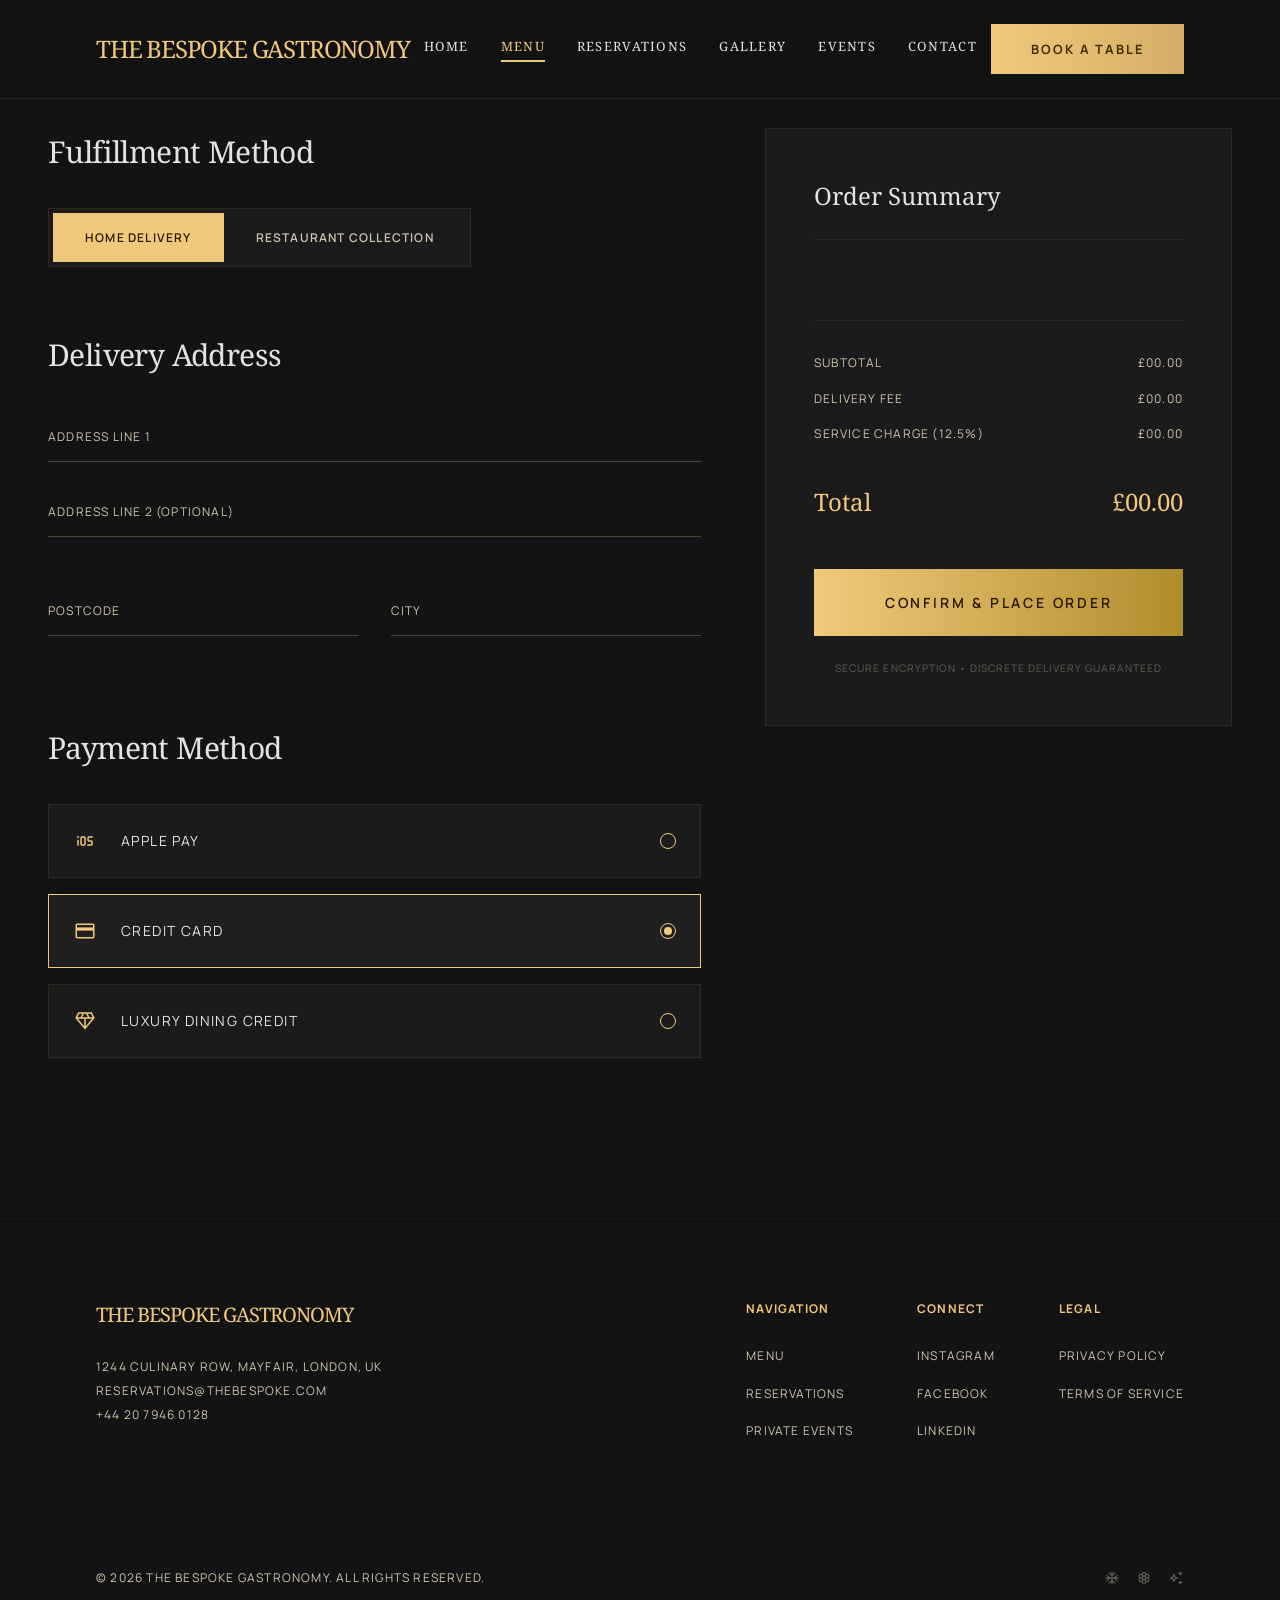
==== commit 0568e0ea: "code updated" ====
--- a/checkout.html
+++ b/checkout.html
@@ -21,20 +21,36 @@
 
 
 <body>
-    <header class="site-header">
+       <header class="site-header">
         <div class="logo">The Bespoke Gastronomy</div>
         <nav class="nav-links">
-            <a  href="index.html">Home</a>
+            <a href="index.html">Home</a>
+            <a class="active" href="menu.html">Menu</a>
+            <a href="reservation.html">Reservations</a>
+            <a href="gallery.html">Gallery</a>
+            <a href="events.html">Events</a>
+            <a href="contact.html">Contact</a>
+        </nav>
+        <div class="header-cta">
+            <a href="reservation.html"><button class="btn-gold">Book a Table</button></a>
+        </div>
+        <button class="mobile-toggle" id="mobile-toggle">
+            <span></span>
+            <span></span>
+            <span></span>
+        </button>
+    </header>
+
+    <div class="mobile-menu-overlay" id="mobile-menu-overlay">
+        <nav class="mobile-nav-links">
+            <a href="index.html">Home</a>
             <a href="menu.html">Menu</a>
             <a href="reservation.html">Reservations</a>
             <a href="gallery.html">Gallery</a>
-            <a  href="events.html">Events</a>
+            <a href="events.html">Events</a>
             <a href="contact.html">Contact</a>
         </nav>
-        <button class="btn-gold">Book a Table</button>
-    </header>
-    
-
+    </div>
         
     <main>
         <div class="left-col">
--- a/css/checkout.css
+++ b/css/checkout.css
@@ -15,6 +15,7 @@
        box-sizing: border-box;
        margin: 0;
        padding: 0;
+    
    }
 
    body {
--- a/css/style.css
+++ b/css/style.css
@@ -214,6 +214,17 @@
             gap: 1.5rem;
             justify-content: center;
         }
+        @media (max-width: 570px) {
+ .hero-actions {
+            display: flex;
+            gap: 1.5rem;
+            justify-content: center;
+            flex-direction: column;
+            width: 90%;
+            margin: 0 auto;
+        }
+        }
+       
 
         .scroll-indicator {
             position: absolute;
@@ -513,6 +524,13 @@
             max-width: 1000px;
             margin-left: auto;
             margin-right: auto;
+        }
+
+        @media (max-width: 768px) {
+             .cta-title {
+            font-size: clamp(1.5rem, 8.7vw, 4rem);
+           
+        }
         }
 
         .btn-gold btn-cta {
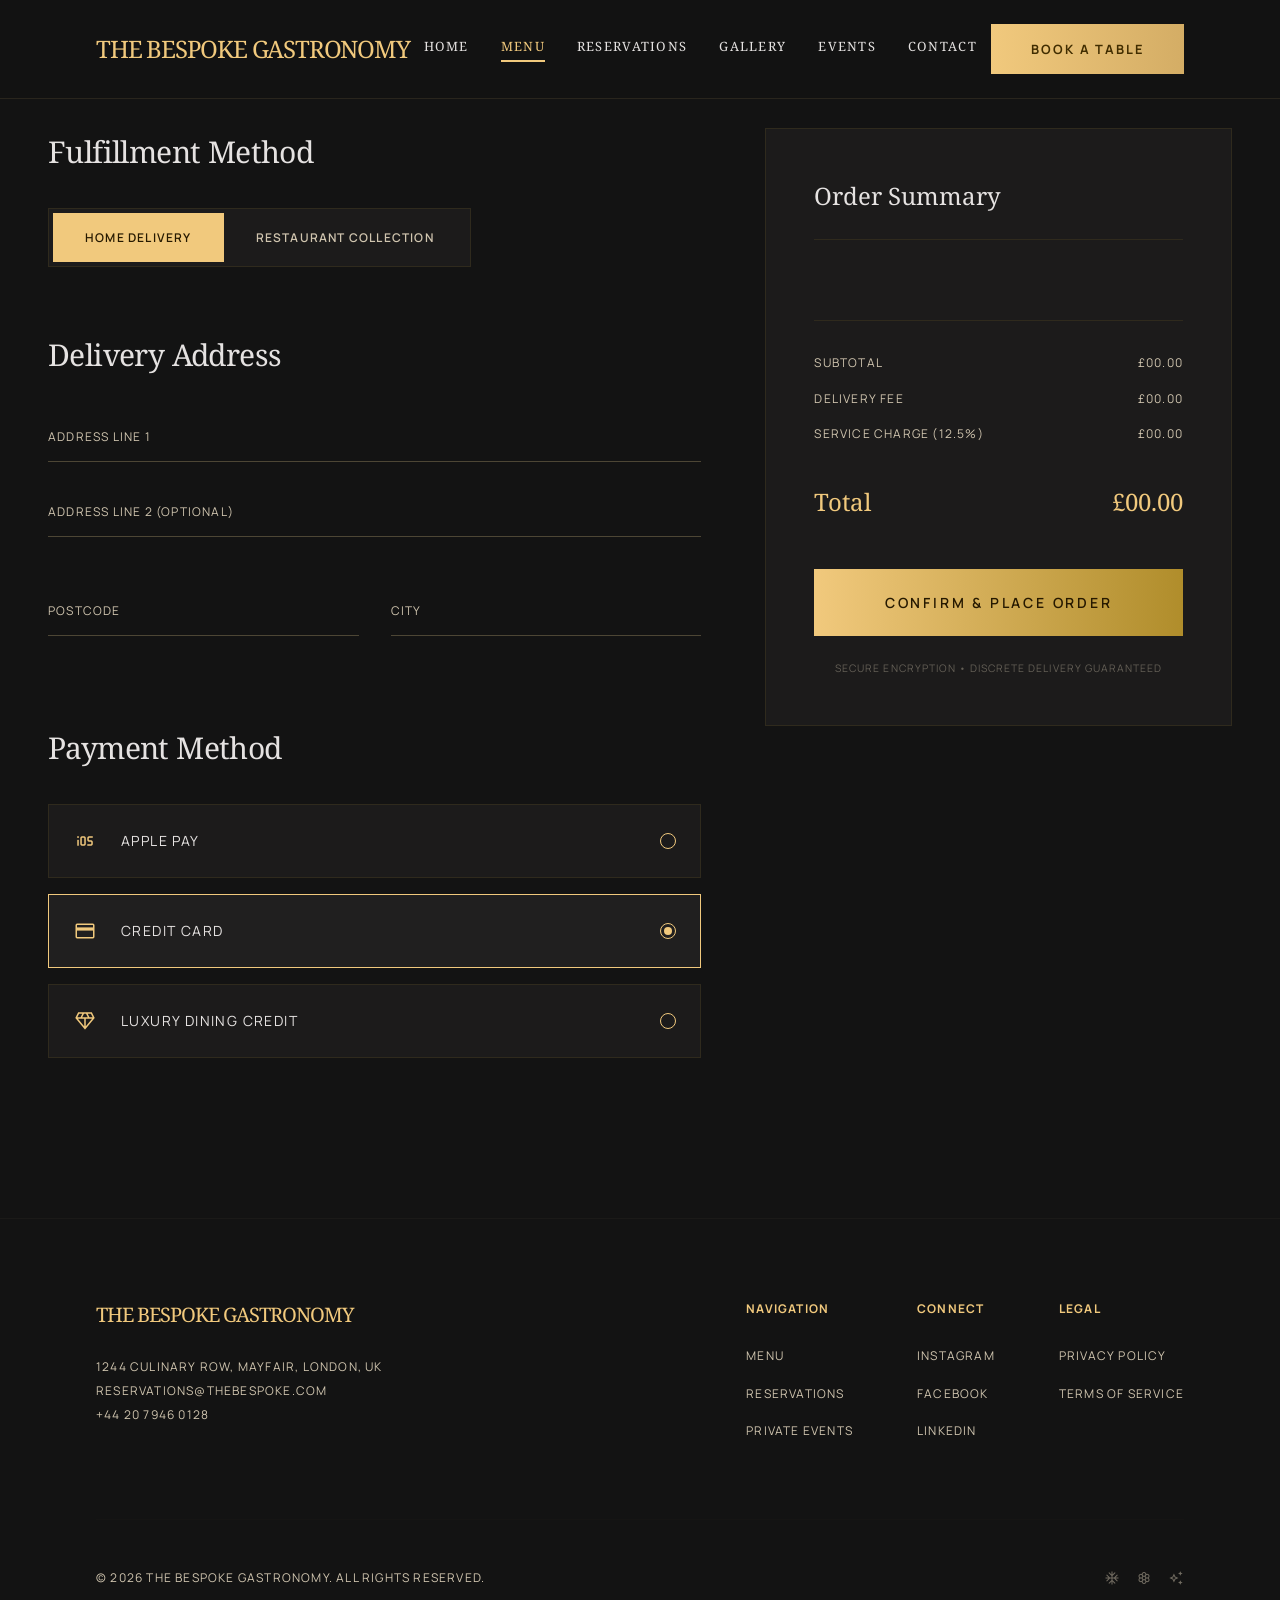
==== commit 529a2946: "code updated" ====
--- a/checkout.html
+++ b/checkout.html
@@ -22,7 +22,7 @@
 
 <body>
        <header class="site-header">
-        <div class="logo">The Bespoke Gastronomy</div>
+    <a href="index.html"> <div class="logo">The Bespoke Gastronomy</div></a>   
         <nav class="nav-links">
             <a href="index.html">Home</a>
             <a class="active" href="menu.html">Menu</a>
@@ -269,10 +269,29 @@
             });
 
             // Checkout Logic - Updated to ensure orderTime is set
-
-
-
-        });</script>
+        });
+        
+         const mobileToggle = document.getElementById('mobile-toggle');
+    const mobileMenuOverlay = document.getElementById('mobile-menu-overlay');
+    const body = document.body;
+
+    mobileToggle.addEventListener('click', () => {
+        mobileToggle.classList.toggle('active');
+        mobileMenuOverlay.classList.toggle('active');
+        body.classList.toggle('menu-open');
+    });
+
+    // Close menu on link click
+    const mobileLinks = document.querySelectorAll('.mobile-nav-links a');
+    mobileLinks.forEach(link => {
+        link.addEventListener('click', () => {
+            mobileToggle.classList.remove('active');
+            mobileMenuOverlay.classList.remove('active');
+            body.classList.remove('menu-open');
+        });
+    });
+        
+        </script>
 </body>
 
 </html>
